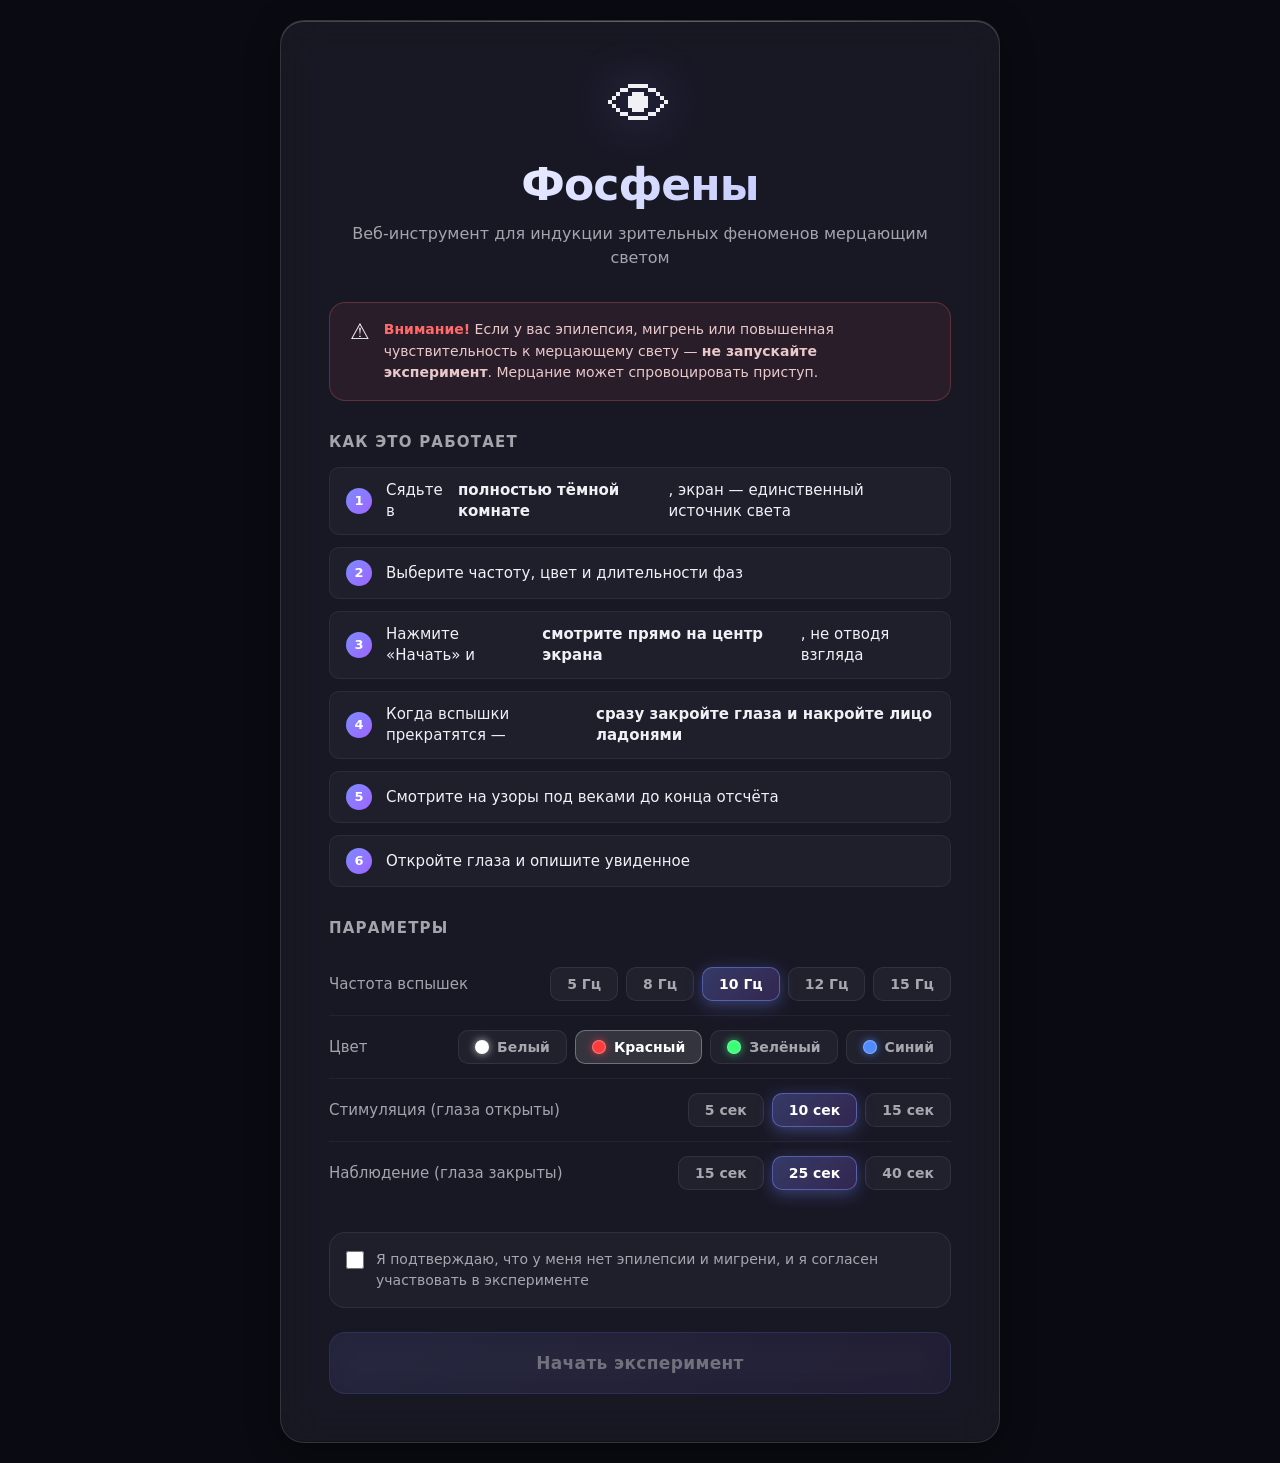
==== index.html @ a9c20025 "Add files via upload" ====
<!DOCTYPE html>
<html lang="ru">
<head>
  <meta charset="UTF-8">
  <meta name="viewport" content="width=device-width, initial-scale=1.0">
  <title>Фосфены — Эксперимент</title>
  <link rel="stylesheet" href="css/glass.css">
  <link rel="stylesheet" href="css/main.css">
</head>
<body>

<div class="center">
  <div class="glass main-card">

    <div class="hero">
      <div class="hero-icon">👁</div>
      <h1>Фосфены</h1>
      <p class="subtitle">Веб-инструмент для индукции зрительных феноменов мерцающим светом</p>
    </div>

    <div class="warning-block">
      <div class="warning-icon">⚠️</div>
      <div class="warning-text">
        <strong>Внимание!</strong> Если у вас эпилепсия, мигрень или
        повышенная чувствительность к мерцающему свету — <b>не запускайте эксперимент</b>.
        Мерцание может спровоцировать приступ.
      </div>
    </div>

    <div class="instructions">
      <h3>Как это работает</h3>
      <ol class="steps">
        <li><span class="step-num">1</span> Сядьте в <b>полностью тёмной комнате</b>, экран — единственный источник света</li>
        <li><span class="step-num">2</span> Выберите частоту, цвет и длительности фаз</li>
        <li><span class="step-num">3</span> Нажмите «Начать» и <b>смотрите прямо на центр экрана</b>, не отводя взгляда</li>
        <li><span class="step-num">4</span> Когда вспышки прекратятся — <b>сразу закройте глаза и накройте лицо ладонями</b></li>
        <li><span class="step-num">5</span> Смотрите на узоры под веками до конца отсчёта</li>
        <li><span class="step-num">6</span> Откройте глаза и опишите увиденное</li>
      </ol>
    </div>

    <div class="settings">
      <h3>Параметры</h3>

      <div class="setting-row">
        <label>Частота вспышек</label>
        <div class="freq-buttons" id="freqButtons"></div>
      </div>

      <div class="setting-row">
        <label>Цвет</label>
        <div class="color-buttons" id="colorButtons"></div>
      </div>

      <div class="setting-row">
        <label>Стимуляция (глаза открыты)</label>
        <div class="freq-buttons" id="stimButtons"></div>
      </div>

      <div class="setting-row">
        <label>Наблюдение (глаза закрыты)</label>
        <div class="freq-buttons" id="obsButtons"></div>
      </div>
    </div>

    <label class="consent">
      <input type="checkbox" id="consentCheck">
      <span>Я подтверждаю, что у меня нет эпилепсии и мигрени, и я согласен участвовать в эксперименте</span>
    </label>

    <button class="btn btn-primary btn-start" id="startBtn" disabled>
      Начать эксперимент
    </button>

  </div>
</div>

<script src="js/config.js"></script>
<script src="js/main.js"></script>
</body>
</html>
---- css/glass.css ----
/* Стеклянный стиль: жидкое стекло, мягкие тени, размытие */

:root {
  --bg-deep: #0a0a12;
  --bg-grad-1: #1a1a2e;
  --bg-grad-2: #16213e;
  --bg-grad-3: #0f0f1a;

  --glass-bg: rgba(255, 255, 255, 0.06);
  --glass-border: rgba(255, 255, 255, 0.12);
  --glass-highlight: rgba(255, 255, 255, 0.18);

  --text-primary: #f0f0f5;
  --text-secondary: rgba(240, 240, 245, 0.65);
  --text-muted: rgba(240, 240, 245, 0.4);

  --accent: #7b8cff;
  --accent-glow: rgba(123, 140, 255, 0.35);
  --danger: #ff6b6b;
  --success: #4ade80;

  --radius-lg: 24px;
  --radius-md: 16px;
  --radius-sm: 10px;

  --font-main: 'Inter', 'Segoe UI', system-ui, -apple-system, sans-serif;
}

* {
  margin: 0;
  padding: 0;
  box-sizing: border-box;
}

html, body {
  width: 100%;
  min-height: 100%;
  font-family: var(--font-main);
  color: var(--text-primary);
  background: var(--bg-deep);
  overflow-x: hidden;
}

body::before {
  content: '';
  position: fixed;
  inset: 0;
  background:
    radial-gradient(circle at 20% 20%, rgba(123, 140, 255, 0.15), transparent 50%),
    radial-gradient(circle at 80% 70%, rgba(255, 100, 200, 0.12), transparent 50%),
    radial-gradient(circle at 50% 50%, rgba(80, 200, 255, 0.08), transparent 60%),
    linear-gradient(135deg, var(--bg-grad-1), var(--bg-grad-2), var(--bg-grad-3));
  z-index: -2;
}

body::after {
  content: '';
  position: fixed;
  inset: 0;
  background:
    radial-gradient(circle at 30% 40%, rgba(123, 140, 255, 0.08), transparent 30%),
    radial-gradient(circle at 70% 60%, rgba(255, 140, 200, 0.06), transparent 30%);
  filter: blur(60px);
  z-index: -1;
  animation: floatBg 20s ease-in-out infinite;
}

@keyframes floatBg {
  0%, 100% { transform: translate(0, 0) scale(1); }
  50%      { transform: translate(2%, -2%) scale(1.05); }
}

.glass {
  background: var(--glass-bg);
  border: 1px solid var(--glass-border);
  border-radius: var(--radius-lg);
  backdrop-filter: blur(24px) saturate(180%);
  -webkit-backdrop-filter: blur(24px) saturate(180%);
  box-shadow:
    0 8px 32px rgba(0, 0, 0, 0.4),
    inset 0 1px 0 var(--glass-highlight),
    inset 0 -1px 0 rgba(0, 0, 0, 0.2);
  position: relative;
  overflow: hidden;
}

.glass::before {
  content: '';
  position: absolute;
  top: 0;
  left: 0;
  right: 0;
  height: 1px;
  background: linear-gradient(90deg, transparent, var(--glass-highlight), transparent);
}

.btn {
  display: inline-flex;
  align-items: center;
  justify-content: center;
  gap: 10px;
  padding: 16px 32px;
  font-family: inherit;
  font-size: 16px;
  font-weight: 600;
  letter-spacing: 0.02em;
  color: var(--text-primary);
  background: var(--glass-bg);
  border: 1px solid var(--glass-border);
  border-radius: var(--radius-md);
  cursor: pointer;
  backdrop-filter: blur(16px);
  -webkit-backdrop-filter: blur(16px);
  transition: all 0.25s ease;
  position: relative;
  overflow: hidden;
}

.btn:hover:not(:disabled) {
  background: rgba(255, 255, 255, 0.1);
  border-color: var(--glass-highlight);
  transform: translateY(-1px);
  box-shadow: 0 8px 24px var(--accent-glow);
}

.btn:active:not(:disabled) {
  transform: translateY(0);
}

.btn-primary {
  background: linear-gradient(135deg, rgba(123, 140, 255, 0.25), rgba(160, 100, 255, 0.15));
  border-color: rgba(123, 140, 255, 0.4);
}

.btn-primary:hover:not(:disabled) {
  background: linear-gradient(135deg, rgba(123, 140, 255, 0.35), rgba(160, 100, 255, 0.25));
  box-shadow: 0 8px 32px var(--accent-glow);
}

.btn:disabled {
  opacity: 0.4;
  cursor: not-allowed;
  transform: none;
}

h1, h2, h3 {
  font-weight: 700;
  letter-spacing: -0.02em;
}

h1 { font-size: clamp(28px, 5vw, 44px); }
h2 { font-size: clamp(22px, 3.5vw, 32px); }
h3 { font-size: clamp(18px, 2.5vw, 22px); }

.center {
  display: flex;
  align-items: center;
  justify-content: center;
  min-height: 100vh;
  padding: 20px;
}

.hidden { display: none !important; }
.text-center { text-align: center; }
.text-muted { color: var(--text-muted); }
.text-secondary { color: var(--text-secondary); }
---- css/main.css ----
.main-card {
  width: 100%;
  max-width: 720px;
  padding: 48px;
  animation: fadeUp 0.6s ease;
}

@keyframes fadeUp {
  from { opacity: 0; transform: translateY(20px); }
  to   { opacity: 1; transform: translateY(0); }
}

.hero {
  text-align: center;
  margin-bottom: 32px;
}

.hero-icon {
  font-size: 64px;
  margin-bottom: 16px;
  filter: drop-shadow(0 0 24px var(--accent-glow));
  animation: pulse 3s ease-in-out infinite;
}

@keyframes pulse {
  0%, 100% { transform: scale(1); }
  50%      { transform: scale(1.05); }
}

.hero h1 {
  background: linear-gradient(135deg, #ffffff, #b0b8ff);
  -webkit-background-clip: text;
  background-clip: text;
  -webkit-text-fill-color: transparent;
  margin-bottom: 12px;
}

.subtitle {
  color: var(--text-secondary);
  font-size: 16px;
  line-height: 1.5;
}

/* Предупреждение */
.warning-block {
  display: flex;
  gap: 14px;
  padding: 16px 20px;
  background: rgba(255, 107, 107, 0.08);
  border: 1px solid rgba(255, 107, 107, 0.25);
  border-radius: var(--radius-md);
  margin-bottom: 32px;
}

.warning-icon {
  font-size: 22px;
  flex-shrink: 0;
}

.warning-text {
  font-size: 14px;
  line-height: 1.55;
  color: rgba(255, 220, 220, 0.9);
}

.warning-text strong {
  color: var(--danger);
}

/* Инструкция */
.instructions {
  margin-bottom: 32px;
}

.instructions h3 {
  margin-bottom: 16px;
  color: var(--text-secondary);
  font-size: 15px;
  text-transform: uppercase;
  letter-spacing: 0.08em;
  font-weight: 600;
}

.steps {
  list-style: none;
  display: flex;
  flex-direction: column;
  gap: 12px;
}

.steps li {
  display: flex;
  align-items: center;
  gap: 14px;
  padding: 12px 16px;
  background: rgba(255, 255, 255, 0.03);
  border: 1px solid rgba(255, 255, 255, 0.06);
  border-radius: var(--radius-sm);
  font-size: 15px;
  line-height: 1.4;
  transition: all 0.2s ease;
}

.steps li:hover {
  background: rgba(255, 255, 255, 0.05);
  border-color: rgba(255, 255, 255, 0.1);
}

.step-num {
  display: inline-flex;
  align-items: center;
  justify-content: center;
  width: 26px;
  height: 26px;
  flex-shrink: 0;
  background: linear-gradient(135deg, var(--accent), #a064ff);
  border-radius: 50%;
  font-size: 13px;
  font-weight: 700;
  color: #fff;
}

/* Настройки */
.settings {
  margin-bottom: 28px;
}

.settings h3 {
  margin-bottom: 16px;
  color: var(--text-secondary);
  font-size: 15px;
  text-transform: uppercase;
  letter-spacing: 0.08em;
  font-weight: 600;
}

.setting-row {
  display: flex;
  align-items: center;
  justify-content: space-between;
  gap: 20px;
  padding: 14px 0;
  border-bottom: 1px solid rgba(255, 255, 255, 0.05);
}

.setting-row:last-child {
  border-bottom: none;
}

.setting-row > label {
  font-size: 15px;
  color: var(--text-secondary);
  flex-shrink: 0;
}

.freq-buttons, .color-buttons {
  display: flex;
  gap: 8px;
  flex-wrap: wrap;
  justify-content: flex-end;
}

.freq-btn, .color-btn, .duration-btn {
  padding: 8px 16px;
  font-family: inherit;
  font-size: 14px;
  font-weight: 600;
  color: var(--text-secondary);
  background: rgba(255, 255, 255, 0.04);
  border: 1px solid rgba(255, 255, 255, 0.08);
  border-radius: var(--radius-sm);
  cursor: pointer;
  transition: all 0.2s ease;
}

.freq-btn:hover, .color-btn:hover, .duration-btn:hover {
  background: rgba(255, 255, 255, 0.08);
  color: var(--text-primary);
}

.freq-btn.active, .duration-btn.active {
  background: linear-gradient(135deg, rgba(123, 140, 255, 0.3), rgba(160, 100, 255, 0.2));
  border-color: rgba(123, 140, 255, 0.5);
  color: #fff;
  box-shadow: 0 4px 16px var(--accent-glow);
}

.color-btn {
  display: inline-flex;
  align-items: center;
  gap: 8px;
}

.color-btn .dot {
  width: 14px;
  height: 14px;
  border-radius: 50%;
  border: 1px solid rgba(255, 255, 255, 0.3);
}

.color-btn.active {
  background: rgba(255, 255, 255, 0.12);
  border-color: rgba(255, 255, 255, 0.3);
  color: #fff;
}

/* Согласие */
.consent {
  display: flex;
  align-items: flex-start;
  gap: 12px;
  padding: 16px;
  background: rgba(255, 255, 255, 0.03);
  border: 1px solid rgba(255, 255, 255, 0.08);
  border-radius: var(--radius-md);
  cursor: pointer;
  margin-bottom: 24px;
  font-size: 14px;
  line-height: 1.5;
  color: var(--text-secondary);
  transition: all 0.2s ease;
}

.consent:hover {
  background: rgba(255, 255, 255, 0.05);
}

.consent input[type="checkbox"] {
  width: 18px;
  height: 18px;
  flex-shrink: 0;
  margin-top: 2px;
  accent-color: var(--accent);
  cursor: pointer;
}

.btn-start {
  width: 100%;
  padding: 20px;
  font-size: 17px;
}

/* Мобильная адаптация */
@media (max-width: 600px) {
  .main-card { padding: 28px 20px; }
  .setting-row {
    flex-direction: column;
    align-items: flex-start;
    gap: 12px;
  }
  .freq-buttons, .color-buttons { justify-content: flex-start; }
}
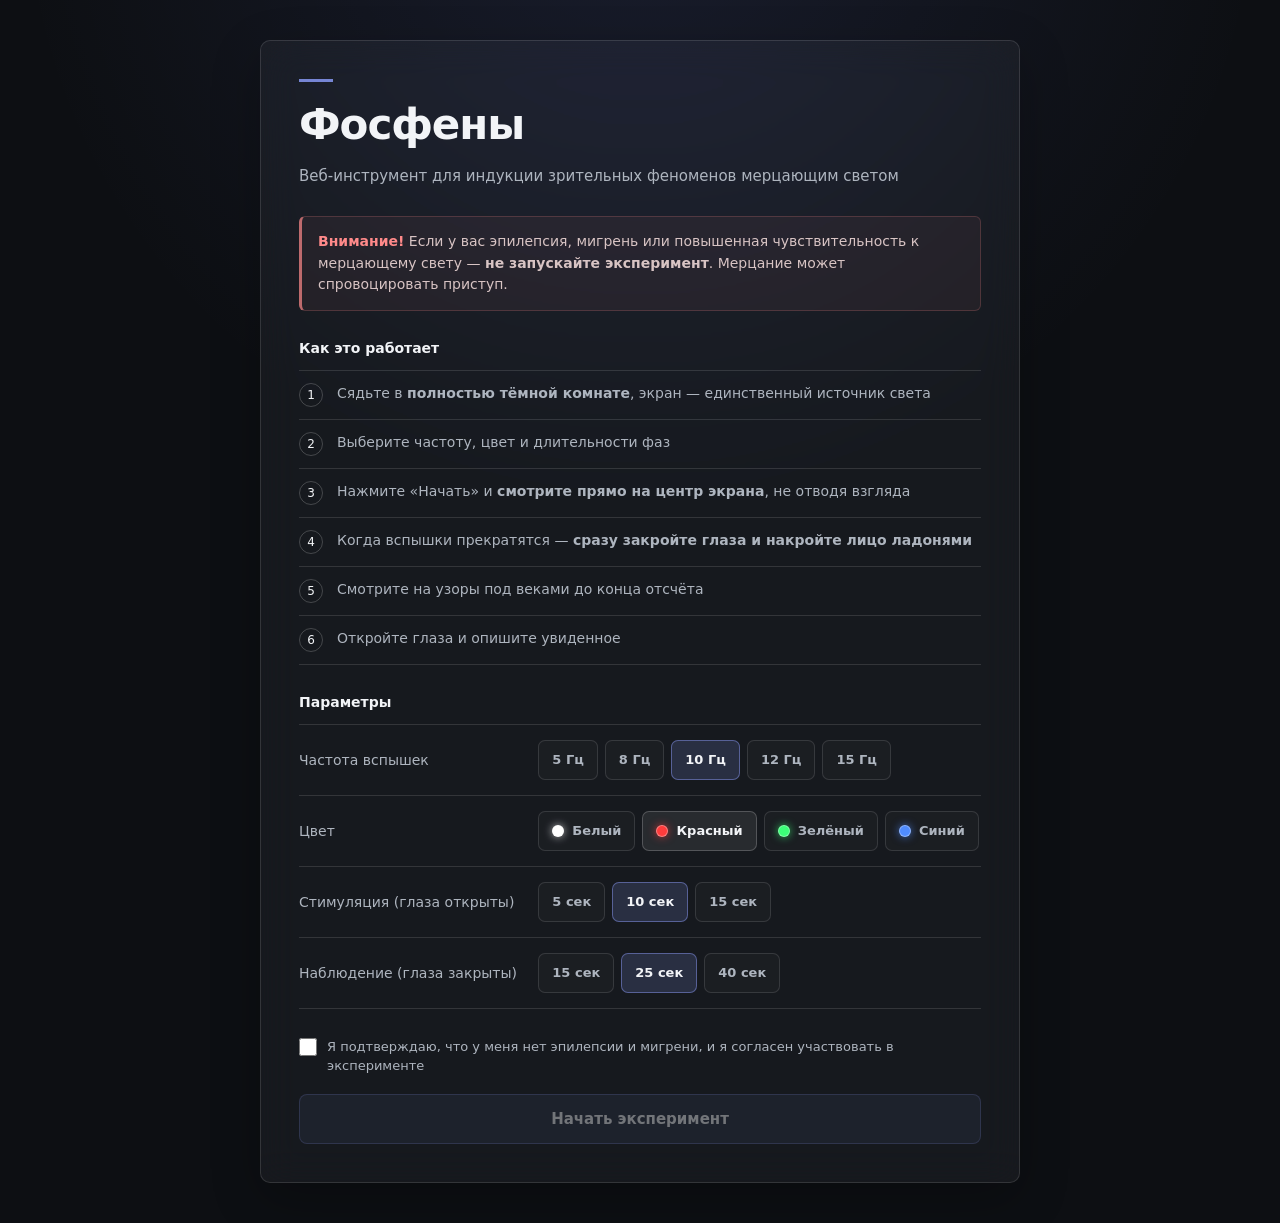
==== commit b01cf02c: "Add files via upload" ====
--- a/index.html
+++ b/index.html
@@ -2,7 +2,7 @@
 <html lang="ru">
 <head>
   <meta charset="UTF-8">
-  <meta name="viewport" content="width=device-width, initial-scale=1.0">
+  <meta name="viewport" content="width=device-width, initial-scale=1.0, viewport-fit=cover">
   <title>Фосфены — Эксперимент</title>
   <link rel="stylesheet" href="css/glass.css">
   <link rel="stylesheet" href="css/main.css">
@@ -13,13 +13,13 @@
   <div class="glass main-card">
 
     <div class="hero">
-      <div class="hero-icon">👁</div>
+      <div class="hero-mark" aria-hidden="true"></div>
       <h1>Фосфены</h1>
       <p class="subtitle">Веб-инструмент для индукции зрительных феноменов мерцающим светом</p>
     </div>
 
     <div class="warning-block">
-      <div class="warning-icon">⚠️</div>
+      
       <div class="warning-text">
         <strong>Внимание!</strong> Если у вас эпилепсия, мигрень или
         повышенная чувствительность к мерцающему свету — <b>не запускайте эксперимент</b>.
@@ -30,12 +30,12 @@
     <div class="instructions">
       <h3>Как это работает</h3>
       <ol class="steps">
-        <li><span class="step-num">1</span> Сядьте в <b>полностью тёмной комнате</b>, экран — единственный источник света</li>
-        <li><span class="step-num">2</span> Выберите частоту, цвет и длительности фаз</li>
-        <li><span class="step-num">3</span> Нажмите «Начать» и <b>смотрите прямо на центр экрана</b>, не отводя взгляда</li>
-        <li><span class="step-num">4</span> Когда вспышки прекратятся — <b>сразу закройте глаза и накройте лицо ладонями</b></li>
-        <li><span class="step-num">5</span> Смотрите на узоры под веками до конца отсчёта</li>
-        <li><span class="step-num">6</span> Откройте глаза и опишите увиденное</li>
+        <li><span class="step-num">1</span><span class="step-text">Сядьте в <b>полностью тёмной комнате</b>, экран — единственный источник света</span></li>
+        <li><span class="step-num">2</span><span class="step-text">Выберите частоту, цвет и длительности фаз</span></li>
+        <li><span class="step-num">3</span><span class="step-text">Нажмите «Начать» и <b>смотрите прямо на центр экрана</b>, не отводя взгляда</span></li>
+        <li><span class="step-num">4</span><span class="step-text">Когда вспышки прекратятся — <b>сразу закройте глаза и накройте лицо ладонями</b></span></li>
+        <li><span class="step-num">5</span><span class="step-text">Смотрите на узоры под веками до конца отсчёта</span></li>
+        <li><span class="step-num">6</span><span class="step-text">Откройте глаза и опишите увиденное</span></li>
       </ol>
     </div>
 
--- a/css/glass.css
+++ b/css/glass.css
@@ -1,166 +1,84 @@
-/* Стеклянный стиль: жидкое стекло, мягкие тени, размытие */
-
+/* PHOSPHENE LAB — restrained liquid glass */
 :root {
-  --bg-deep: #0a0a12;
-  --bg-grad-1: #1a1a2e;
-  --bg-grad-2: #16213e;
-  --bg-grad-3: #0f0f1a;
-
-  --glass-bg: rgba(255, 255, 255, 0.06);
-  --glass-border: rgba(255, 255, 255, 0.12);
-  --glass-highlight: rgba(255, 255, 255, 0.18);
-
-  --text-primary: #f0f0f5;
-  --text-secondary: rgba(240, 240, 245, 0.65);
-  --text-muted: rgba(240, 240, 245, 0.4);
-
-  --accent: #7b8cff;
-  --accent-glow: rgba(123, 140, 255, 0.35);
-  --danger: #ff6b6b;
-  --success: #4ade80;
-
-  --radius-lg: 24px;
-  --radius-md: 16px;
-  --radius-sm: 10px;
-
-  --font-main: 'Inter', 'Segoe UI', system-ui, -apple-system, sans-serif;
+  --bg: #0d0f13;
+  --bg-soft: #15181d;
+  --surface: rgba(255,255,255,.045);
+  --surface-hover: rgba(255,255,255,.075);
+  --line: rgba(255,255,255,.12);
+  --line-strong: rgba(255,255,255,.2);
+  --text: #f2f4f7;
+  --text-2: #aeb5bf;
+  --text-3: #7c848f;
+  --accent: #8ea1ff;
+  --accent-soft: rgba(142,161,255,.16);
+  --danger: #ff8a8a;
+  --radius: 10px;
+  --font: Inter, "Segoe UI", system-ui, -apple-system, BlinkMacSystemFont, sans-serif;
 }
 
-* {
-  margin: 0;
-  padding: 0;
-  box-sizing: border-box;
+* { box-sizing: border-box; }
+html, body { width:100%; min-height:100%; margin:0; }
+body {
+  font-family: var(--font);
+  color: var(--text);
+  background:
+    radial-gradient(circle at 50% -10%, rgba(120,140,255,.11), transparent 42%),
+    var(--bg);
+  overflow-x:hidden;
+  -webkit-text-size-adjust:100%;
 }
 
-html, body {
-  width: 100%;
-  min-height: 100%;
-  font-family: var(--font-main);
-  color: var(--text-primary);
-  background: var(--bg-deep);
-  overflow-x: hidden;
-}
-
-body::before {
-  content: '';
-  position: fixed;
-  inset: 0;
-  background:
-    radial-gradient(circle at 20% 20%, rgba(123, 140, 255, 0.15), transparent 50%),
-    radial-gradient(circle at 80% 70%, rgba(255, 100, 200, 0.12), transparent 50%),
-    radial-gradient(circle at 50% 50%, rgba(80, 200, 255, 0.08), transparent 60%),
-    linear-gradient(135deg, var(--bg-grad-1), var(--bg-grad-2), var(--bg-grad-3));
-  z-index: -2;
-}
-
-body::after {
-  content: '';
-  position: fixed;
-  inset: 0;
-  background:
-    radial-gradient(circle at 30% 40%, rgba(123, 140, 255, 0.08), transparent 30%),
-    radial-gradient(circle at 70% 60%, rgba(255, 140, 200, 0.06), transparent 30%);
-  filter: blur(60px);
-  z-index: -1;
-  animation: floatBg 20s ease-in-out infinite;
-}
-
-@keyframes floatBg {
-  0%, 100% { transform: translate(0, 0) scale(1); }
-  50%      { transform: translate(2%, -2%) scale(1.05); }
-}
+body::before { display:none; }
+body::after { display:none; }
 
 .glass {
-  background: var(--glass-bg);
-  border: 1px solid var(--glass-border);
-  border-radius: var(--radius-lg);
-  backdrop-filter: blur(24px) saturate(180%);
-  -webkit-backdrop-filter: blur(24px) saturate(180%);
-  box-shadow:
-    0 8px 32px rgba(0, 0, 0, 0.4),
-    inset 0 1px 0 var(--glass-highlight),
-    inset 0 -1px 0 rgba(0, 0, 0, 0.2);
-  position: relative;
-  overflow: hidden;
-}
-
-.glass::before {
-  content: '';
-  position: absolute;
-  top: 0;
-  left: 0;
-  right: 0;
-  height: 1px;
-  background: linear-gradient(90deg, transparent, var(--glass-highlight), transparent);
+  background: var(--surface);
+  border: 1px solid var(--line);
+  border-radius: var(--radius);
+  backdrop-filter: blur(18px) saturate(130%);
+  -webkit-backdrop-filter: blur(18px) saturate(130%);
+  box-shadow: 0 16px 50px rgba(0,0,0,.24);
 }
 
 .btn {
-  display: inline-flex;
-  align-items: center;
-  justify-content: center;
-  gap: 10px;
-  padding: 16px 32px;
-  font-family: inherit;
-  font-size: 16px;
-  font-weight: 600;
-  letter-spacing: 0.02em;
-  color: var(--text-primary);
-  background: var(--glass-bg);
-  border: 1px solid var(--glass-border);
-  border-radius: var(--radius-md);
-  cursor: pointer;
-  backdrop-filter: blur(16px);
-  -webkit-backdrop-filter: blur(16px);
-  transition: all 0.25s ease;
-  position: relative;
-  overflow: hidden;
+  appearance:none;
+  display:inline-flex;
+  align-items:center;
+  justify-content:center;
+  min-height:46px;
+  padding:11px 18px;
+  gap:8px;
+  font:600 15px/1.2 var(--font);
+  color:var(--text);
+  background:rgba(255,255,255,.045);
+  border:1px solid var(--line);
+  border-radius:8px;
+  cursor:pointer;
+  touch-action:manipulation;
+  transition:background .16s ease,border-color .16s ease,transform .16s ease;
 }
+.btn:hover:not(:disabled) { background:var(--surface-hover); border-color:var(--line-strong); }
+.btn:active:not(:disabled) { transform:translateY(1px); }
+.btn:focus-visible { outline:2px solid var(--accent); outline-offset:2px; }
+.btn-primary { background:var(--accent-soft); border-color:rgba(142,161,255,.4); }
+.btn:disabled { opacity:.42; cursor:not-allowed; }
 
-.btn:hover:not(:disabled) {
-  background: rgba(255, 255, 255, 0.1);
-  border-color: var(--glass-highlight);
-  transform: translateY(-1px);
-  box-shadow: 0 8px 24px var(--accent-glow);
+h1,h2,h3 { margin:0; font-weight:650; letter-spacing:-.025em; }
+h1 { font-size:clamp(28px,5vw,42px); }
+h2 { font-size:clamp(21px,3.5vw,30px); }
+h3 { font-size:14px; }
+.center {
+  min-height:100svh;
+  display:flex;
+  align-items:center;
+  justify-content:center;
+  padding:clamp(16px,4vw,40px);
 }
+.hidden { display:none !important; }
+.text-center { text-align:center; }
+.text-muted { color:var(--text-3); }
+.text-secondary { color:var(--text-2); }
 
-.btn:active:not(:disabled) {
-  transform: translateY(0);
+@media (prefers-reduced-motion: reduce) {
+  *, *::before, *::after { animation-duration:.01ms !important; transition-duration:.01ms !important; }
 }
-
-.btn-primary {
-  background: linear-gradient(135deg, rgba(123, 140, 255, 0.25), rgba(160, 100, 255, 0.15));
-  border-color: rgba(123, 140, 255, 0.4);
-}
-
-.btn-primary:hover:not(:disabled) {
-  background: linear-gradient(135deg, rgba(123, 140, 255, 0.35), rgba(160, 100, 255, 0.25));
-  box-shadow: 0 8px 32px var(--accent-glow);
-}
-
-.btn:disabled {
-  opacity: 0.4;
-  cursor: not-allowed;
-  transform: none;
-}
-
-h1, h2, h3 {
-  font-weight: 700;
-  letter-spacing: -0.02em;
-}
-
-h1 { font-size: clamp(28px, 5vw, 44px); }
-h2 { font-size: clamp(22px, 3.5vw, 32px); }
-h3 { font-size: clamp(18px, 2.5vw, 22px); }
-
-.center {
-  display: flex;
-  align-items: center;
-  justify-content: center;
-  min-height: 100vh;
-  padding: 20px;
-}
-
-.hidden { display: none !important; }
-.text-center { text-align: center; }
-.text-muted { color: var(--text-muted); }
-.text-secondary { color: var(--text-secondary); }
--- a/css/main.css
+++ b/css/main.css
@@ -1,252 +1,210 @@
+/* Main page — simple structure, buttons remain */
 .main-card {
-  width: 100%;
-  max-width: 720px;
-  padding: 48px;
-  animation: fadeUp 0.6s ease;
-}
-
-@keyframes fadeUp {
-  from { opacity: 0; transform: translateY(20px); }
-  to   { opacity: 1; transform: translateY(0); }
-}
-
-.hero {
-  text-align: center;
-  margin-bottom: 32px;
-}
-
-.hero-icon {
-  font-size: 64px;
-  margin-bottom: 16px;
-  filter: drop-shadow(0 0 24px var(--accent-glow));
-  animation: pulse 3s ease-in-out infinite;
-}
-
-@keyframes pulse {
-  0%, 100% { transform: scale(1); }
-  50%      { transform: scale(1.05); }
-}
-
-.hero h1 {
-  background: linear-gradient(135deg, #ffffff, #b0b8ff);
-  -webkit-background-clip: text;
-  background-clip: text;
-  -webkit-text-fill-color: transparent;
-  margin-bottom: 12px;
-}
-
+  width:min(100%, 760px);
+  padding:clamp(22px,4vw,38px);
+}
+
+.hero { text-align:left; margin-bottom:28px; }
+.hero-mark {
+  width:34px; height:3px; margin-bottom:18px;
+  background:var(--accent);
+  opacity:.8;
+}
+.hero h1 { margin-bottom:10px; }
 .subtitle {
-  color: var(--text-secondary);
-  font-size: 16px;
-  line-height: 1.5;
-}
-
-/* Предупреждение */
+  max-width:650px;
+  color:var(--text-2);
+  font-size:15px;
+  line-height:1.6;
+}
+
 .warning-block {
-  display: flex;
-  gap: 14px;
-  padding: 16px 20px;
-  background: rgba(255, 107, 107, 0.08);
-  border: 1px solid rgba(255, 107, 107, 0.25);
-  border-radius: var(--radius-md);
-  margin-bottom: 32px;
-}
-
-.warning-icon {
-  font-size: 22px;
-  flex-shrink: 0;
-}
-
-.warning-text {
-  font-size: 14px;
-  line-height: 1.55;
-  color: rgba(255, 220, 220, 0.9);
-}
-
-.warning-text strong {
-  color: var(--danger);
-}
-
-/* Инструкция */
-.instructions {
-  margin-bottom: 32px;
-}
-
-.instructions h3 {
-  margin-bottom: 16px;
-  color: var(--text-secondary);
-  font-size: 15px;
-  text-transform: uppercase;
-  letter-spacing: 0.08em;
-  font-weight: 600;
-}
-
+  display:flex;
+  gap:12px;
+  padding:14px 16px;
+  margin-bottom:28px;
+  background:rgba(255,138,138,.055);
+  border:1px solid rgba(255,138,138,.2);
+  border-left:3px solid rgba(255,138,138,.7);
+  border-radius:6px;
+}
+.warning-text { font-size:14px; line-height:1.55; color:#d8c4c4; }
+.warning-text strong { color:var(--danger); }
+
+.instructions, .settings { margin-bottom:28px; }
+.instructions h3, .settings h3 {
+  margin-bottom:12px;
+  color:var(--text);
+  text-transform:none;
+  letter-spacing:0;
+}
 .steps {
-  list-style: none;
-  display: flex;
-  flex-direction: column;
-  gap: 12px;
-}
-
+  list-style:none; padding:0; margin:0;
+  display:grid; gap:0;
+  border-top:1px solid var(--line);
+}
 .steps li {
-  display: flex;
-  align-items: center;
-  gap: 14px;
-  padding: 12px 16px;
-  background: rgba(255, 255, 255, 0.03);
-  border: 1px solid rgba(255, 255, 255, 0.06);
-  border-radius: var(--radius-sm);
-  font-size: 15px;
-  line-height: 1.4;
-  transition: all 0.2s ease;
-}
-
-.steps li:hover {
-  background: rgba(255, 255, 255, 0.05);
-  border-color: rgba(255, 255, 255, 0.1);
-}
-
+  display:grid;
+  grid-template-columns:28px 1fr;
+  gap:10px;
+  align-items:start;
+  padding:12px 0;
+  border-bottom:1px solid var(--line);
+  font-size:14px;
+  line-height:1.5;
+  color:var(--text-2);
+}
 .step-num {
-  display: inline-flex;
-  align-items: center;
-  justify-content: center;
-  width: 26px;
-  height: 26px;
-  flex-shrink: 0;
-  background: linear-gradient(135deg, var(--accent), #a064ff);
-  border-radius: 50%;
-  font-size: 13px;
-  font-weight: 700;
-  color: #fff;
-}
-
-/* Настройки */
-.settings {
-  margin-bottom: 28px;
-}
-
+  width:24px; height:24px;
+  display:grid; place-items:center;
+  border:1px solid var(--line-strong);
+  border-radius:50%;
+  font-size:12px;
+  color:var(--text);
+}
+
+.setting-row {
+  display:grid;
+  grid-template-columns:minmax(170px,1fr) minmax(0,2fr);
+  align-items:center;
+  gap:18px;
+  padding:15px 0;
+  border-top:1px solid var(--line);
+}
+.setting-row:last-child { border-bottom:1px solid var(--line); }
+.setting-row > label { font-size:14px; color:var(--text-2); }
+
+.freq-buttons,.color-buttons {
+  display:flex; flex-wrap:wrap; gap:7px;
+  justify-content:flex-start;
+}
+.freq-btn,.color-btn,.duration-btn {
+  min-height:40px;
+  padding:8px 13px;
+  font:600 13px/1 var(--font);
+  color:var(--text-2);
+  background:rgba(255,255,255,.025);
+  border:1px solid var(--line);
+  border-radius:7px;
+  cursor:pointer;
+  touch-action:manipulation;
+}
+.freq-btn:hover,.color-btn:hover,.duration-btn:hover {
+  background:var(--surface-hover); color:var(--text);
+}
+.freq-btn.active,.duration-btn.active {
+  background:var(--accent-soft);
+  border-color:rgba(142,161,255,.45);
+  color:var(--text);
+  box-shadow:none;
+}
+.color-btn { display:inline-flex; align-items:center; gap:8px; }
+.color-btn .dot {
+  width:12px; height:12px; border-radius:50%;
+  border:1px solid rgba(255,255,255,.35);
+}
+.color-btn.active { background:rgba(255,255,255,.08); border-color:var(--line-strong); color:var(--text); }
+
+.consent {
+  display:flex; align-items:flex-start; gap:10px;
+  margin:0 0 18px; padding:0;
+  font-size:13px; line-height:1.5; color:var(--text-2);
+  cursor:pointer;
+}
+.consent input {
+  width:18px; height:18px; flex:0 0 auto;
+  margin:1px 0 0; accent-color:var(--accent);
+}
+.btn-start { width:100%; min-height:50px; }
+
+@media (max-width:700px) {
+  .setting-row { grid-template-columns:1fr; gap:10px; }
+}
+@media (max-width:430px) {
+  .main-card { padding:20px 16px; }
+  .steps li { font-size:13px; }
+  .freq-btn,.color-btn,.duration-btn { min-height:42px; padding:9px 11px; }
+}
+@media (orientation:landscape) and (max-height:600px) {
+  .center { align-items:flex-start; }
+  .main-card { margin:14px 0; }
+}
+
+
+/* Layout safety: prevent text overlap at every viewport size */
+.instructions,
+.settings,
+.warning-block,
+.steps,
+.steps li,
+.setting-row {
+  position:relative;
+  width:100%;
+  min-width:0;
+}
+
+.instructions h3,
 .settings h3 {
-  margin-bottom: 16px;
-  color: var(--text-secondary);
-  font-size: 15px;
-  text-transform: uppercase;
-  letter-spacing: 0.08em;
-  font-weight: 600;
-}
-
-.setting-row {
-  display: flex;
-  align-items: center;
-  justify-content: space-between;
-  gap: 20px;
-  padding: 14px 0;
-  border-bottom: 1px solid rgba(255, 255, 255, 0.05);
-}
-
-.setting-row:last-child {
-  border-bottom: none;
-}
-
-.setting-row > label {
-  font-size: 15px;
-  color: var(--text-secondary);
-  flex-shrink: 0;
-}
-
-.freq-buttons, .color-buttons {
-  display: flex;
-  gap: 8px;
-  flex-wrap: wrap;
-  justify-content: flex-end;
-}
-
-.freq-btn, .color-btn, .duration-btn {
-  padding: 8px 16px;
-  font-family: inherit;
-  font-size: 14px;
-  font-weight: 600;
-  color: var(--text-secondary);
-  background: rgba(255, 255, 255, 0.04);
-  border: 1px solid rgba(255, 255, 255, 0.08);
-  border-radius: var(--radius-sm);
-  cursor: pointer;
-  transition: all 0.2s ease;
-}
-
-.freq-btn:hover, .color-btn:hover, .duration-btn:hover {
-  background: rgba(255, 255, 255, 0.08);
-  color: var(--text-primary);
-}
-
-.freq-btn.active, .duration-btn.active {
-  background: linear-gradient(135deg, rgba(123, 140, 255, 0.3), rgba(160, 100, 255, 0.2));
-  border-color: rgba(123, 140, 255, 0.5);
-  color: #fff;
-  box-shadow: 0 4px 16px var(--accent-glow);
-}
-
-.color-btn {
-  display: inline-flex;
-  align-items: center;
-  gap: 8px;
-}
-
-.color-btn .dot {
-  width: 14px;
-  height: 14px;
-  border-radius: 50%;
-  border: 1px solid rgba(255, 255, 255, 0.3);
-}
-
-.color-btn.active {
-  background: rgba(255, 255, 255, 0.12);
-  border-color: rgba(255, 255, 255, 0.3);
-  color: #fff;
-}
-
-/* Согласие */
-.consent {
-  display: flex;
-  align-items: flex-start;
-  gap: 12px;
-  padding: 16px;
-  background: rgba(255, 255, 255, 0.03);
-  border: 1px solid rgba(255, 255, 255, 0.08);
-  border-radius: var(--radius-md);
-  cursor: pointer;
-  margin-bottom: 24px;
-  font-size: 14px;
-  line-height: 1.5;
-  color: var(--text-secondary);
-  transition: all 0.2s ease;
-}
-
-.consent:hover {
-  background: rgba(255, 255, 255, 0.05);
-}
-
-.consent input[type="checkbox"] {
-  width: 18px;
-  height: 18px;
-  flex-shrink: 0;
-  margin-top: 2px;
-  accent-color: var(--accent);
-  cursor: pointer;
-}
-
-.btn-start {
-  width: 100%;
-  padding: 20px;
-  font-size: 17px;
-}
-
-/* Мобильная адаптация */
-@media (max-width: 600px) {
-  .main-card { padding: 28px 20px; }
+  display:block;
+  position:relative;
+  z-index:1;
+  line-height:1.35;
+}
+
+@media (max-width:520px) {
+  .main-card {
+    width:100%;
+    max-width:100%;
+  }
+
+  .hero {
+    margin-bottom:24px;
+  }
+
+  .instructions,
+  .settings {
+    margin-bottom:24px;
+  }
+
+  .steps li {
+    gap:10px;
+    padding:12px 0;
+  }
+
+  .step-num {
+    flex:0 0 24px;
+  }
+
+  .warning-block {
+    align-items:flex-start;
+  }
+}
+
+@media (max-width:360px) {
+  .main-card {
+    padding-left:14px;
+    padding-right:14px;
+  }
+
+  .steps li {
+    font-size:13px;
+  }
+
   .setting-row {
-    flex-direction: column;
-    align-items: flex-start;
-    gap: 12px;
-  }
-  .freq-buttons, .color-buttons { justify-content: flex-start; }
-}
+    padding:12px 0;
+  }
+}
+
+
+/* Instruction rows: number and text are separate flex items */
+.steps li .step-num {
+  flex: 0 0 24px;
+}
+.steps li .step-text {
+  display:block;
+  flex:1 1 auto;
+  min-width:0;
+  max-width:100%;
+  overflow-wrap:anywhere;
+  word-break:normal;
+}
